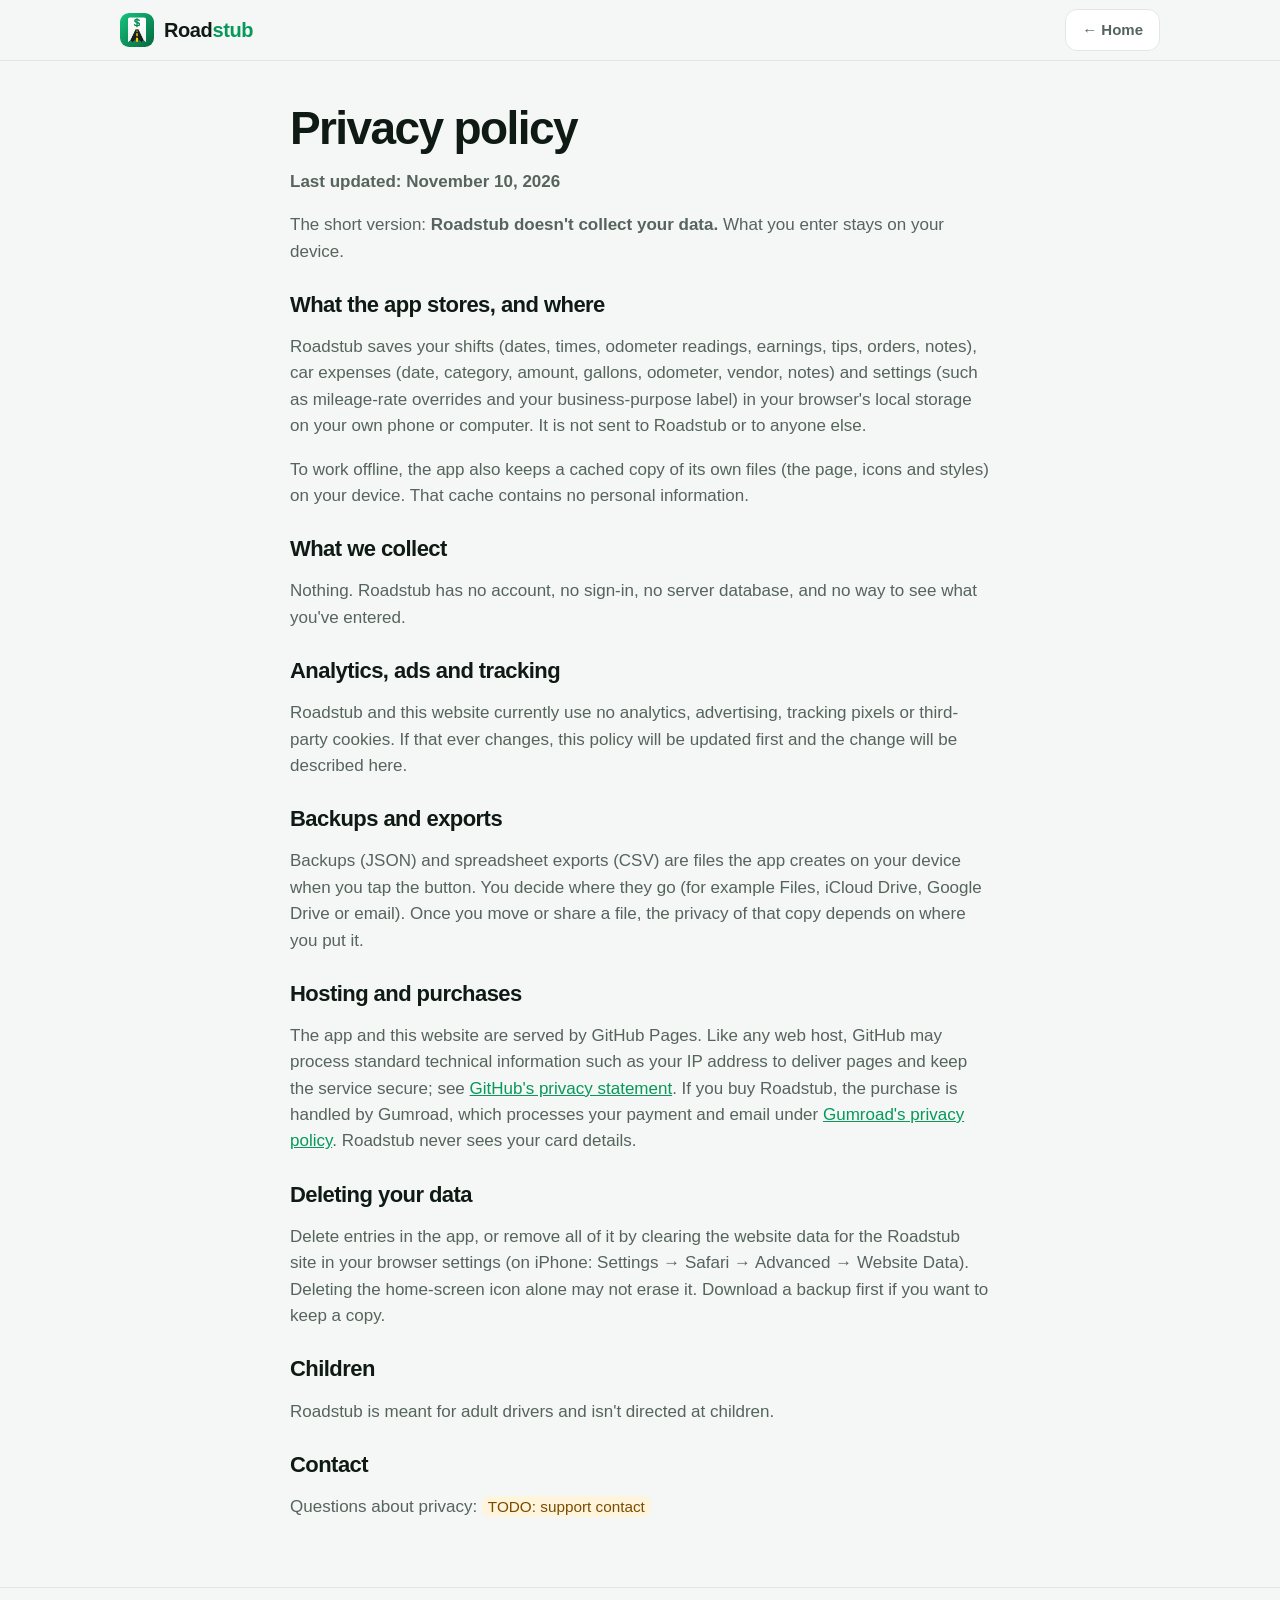
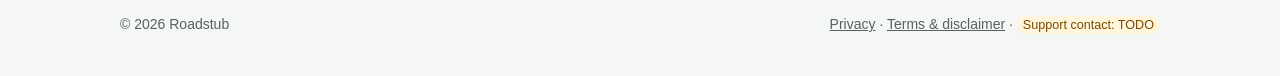
==== privacy.html @ 5078c1e0 "Roadstub landing page, privacy policy and terms" ====
<!DOCTYPE html>
<html lang="en"><head><meta charset="utf-8"><meta name="viewport" content="width=device-width, initial-scale=1, viewport-fit=cover">
<title>Privacy policy — Roadstub</title><meta name="description" content="Roadstub stores your data only on your device. Nothing is collected."><meta name="theme-color" content="#07985a">
<link rel="icon" type="image/svg+xml" href="img/logo.svg"><link rel="icon" type="image/png" sizes="32x32" href="img/favicon-32.png"><link rel="apple-touch-icon" href="img/apple-touch-icon.png">
<meta property="og:title" content="Privacy policy — Roadstub"><meta property="og:description" content="Roadstub stores your data only on your device. Nothing is collected."><meta property="og:image" content="https://ogcheeto.github.io/roadstub/img/og.png">
<link rel="stylesheet" href="style.css"></head><body>
<nav class="top"><div class="wrap"><a class="brand" href="./"><img src="img/favicon-64.png" alt="" width="34" height="34"><span>Road<b>stub</b></span></a><div class="navlinks"><a class="btn sm" href="./">← Home</a></div></div></nav>
<main class="doc">
<h1>Privacy policy</h1>
<p><b>Last updated: November 10, 2026</b></p>
<p>The short version: <b>Roadstub doesn't collect your data.</b> What you enter stays on your device.</p>
<h2>What the app stores, and where</h2>
<p>Roadstub saves your shifts (dates, times, odometer readings, earnings, tips, orders, notes), car expenses (date, category, amount, gallons, odometer, vendor, notes) and settings (such as mileage-rate overrides and your business-purpose label) in your browser's local storage on your own phone or computer. It is not sent to Roadstub or to anyone else.</p>
<p>To work offline, the app also keeps a cached copy of its own files (the page, icons and styles) on your device. That cache contains no personal information.</p>
<h2>What we collect</h2>
<p>Nothing. Roadstub has no account, no sign-in, no server database, and no way to see what you've entered.</p>
<h2>Analytics, ads and tracking</h2>
<p>Roadstub and this website currently use no analytics, advertising, tracking pixels or third-party cookies. If that ever changes, this policy will be updated first and the change will be described here.</p>
<h2>Backups and exports</h2>
<p>Backups (JSON) and spreadsheet exports (CSV) are files the app creates on your device when you tap the button. You decide where they go (for example Files, iCloud Drive, Google Drive or email). Once you move or share a file, the privacy of that copy depends on where you put it.</p>
<h2>Hosting and purchases</h2>
<p>The app and this website are served by GitHub Pages. Like any web host, GitHub may process standard technical information such as your IP address to deliver pages and keep the service secure; see <a href="https://docs.github.com/en/site-policy/privacy-policies/github-general-privacy-statement">GitHub's privacy statement</a>. If you buy Roadstub, the purchase is handled by Gumroad, which processes your payment and email under <a href="https://gumroad.com/privacy">Gumroad's privacy policy</a>. Roadstub never sees your card details.</p>
<h2>Deleting your data</h2>
<p>Delete entries in the app, or remove all of it by clearing the website data for the Roadstub site in your browser settings (on iPhone: Settings → Safari → Advanced → Website Data). Deleting the home-screen icon alone may not erase it. Download a backup first if you want to keep a copy.</p>
<h2>Children</h2>
<p>Roadstub is meant for adult drivers and isn't directed at children.</p>
<h2>Contact</h2>
<p>Questions about privacy: <span class="todo">TODO: support contact</span></p>
</main><footer><div class="wrap"><div>© 2026 Roadstub</div><div><a href="privacy.html">Privacy</a> · <a href="terms.html">Terms &amp; disclaimer</a> · <!-- TODO: support contact --><span class="todo">Support contact: TODO</span></div></div></footer></body></html>
---- style.css ----
:root{--bg:#f4f7f5;--card:#fff;--text:#0f1a15;--muted:#56645d;--line:#e1e8e4;--accent:#07985a;--accent2:#04683e;--soft:#e3f5ec;--gold:#ffc21a;--road:#14231c;
--font:-apple-system,BlinkMacSystemFont,"SF Pro Text","Segoe UI",Roboto,Inter,Helvetica,Arial,sans-serif}
@media (prefers-color-scheme:dark){:root{--bg:#0b100e;--card:#141b18;--text:#eaf2ee;--muted:#9aaaa2;--line:#25312b;--soft:#12291f;--accent:#2fd68e;--accent2:#1fae72}}
*{box-sizing:border-box}html{scroll-behavior:smooth;-webkit-text-size-adjust:100%}
body{margin:0;background:var(--bg);color:var(--text);font:17px/1.55 var(--font);-webkit-font-smoothing:antialiased}
a{color:var(--accent)}img{max-width:100%;display:block}
.wrap{max-width:1080px;margin:0 auto;padding:0 20px}
nav.top{position:sticky;top:0;z-index:10;background:color-mix(in srgb,var(--bg) 85%,transparent);-webkit-backdrop-filter:blur(14px);backdrop-filter:blur(14px);border-bottom:1px solid var(--line)}
nav.top .wrap{display:flex;align-items:center;justify-content:space-between;height:60px;gap:12px}
.brand{display:flex;align-items:center;gap:10px;font-weight:800;font-size:20px;letter-spacing:-.02em;color:var(--text);text-decoration:none}
.brand img{width:34px;height:34px;border-radius:9px}.brand b{color:var(--accent)}
.navlinks{display:flex;gap:18px;align-items:center}.navlinks a{color:var(--muted);text-decoration:none;font-weight:600;font-size:15px}
.btn{display:inline-flex;align-items:center;justify-content:center;gap:8px;min-height:52px;padding:12px 24px;border-radius:16px;font-weight:750;font-size:17px;text-decoration:none;border:1.5px solid var(--line);color:var(--text);background:var(--card);transition:transform .12s}
.btn:active{transform:scale(.97)}
.btn.primary{background:linear-gradient(180deg,#0fb46c,var(--accent2));color:#fff;border-color:transparent;box-shadow:0 8px 22px rgba(7,152,90,.3)}
.btn.sm{min-height:40px;padding:8px 16px;font-size:15px;border-radius:12px}
.hero{padding:44px 0 30px;overflow:hidden}
.hero .wrap{display:grid;grid-template-columns:1.1fr .9fr;gap:40px;align-items:center}
.eyebrow{display:inline-block;background:var(--soft);color:var(--accent2);font-weight:750;font-size:13px;padding:6px 12px;border-radius:999px;letter-spacing:.02em}
@media (prefers-color-scheme:dark){.eyebrow{color:var(--accent)}}
h1{font-size:clamp(38px,8vw,64px);line-height:1.02;letter-spacing:-.035em;margin:14px 0 10px;font-weight:850}
h1 span{color:var(--accent)}
.lead{font-size:clamp(18px,2.4vw,21px);color:var(--muted);margin:0 0 22px;max-width:34em}
.ctas{display:flex;gap:12px;flex-wrap:wrap}
.fine{font-size:14px;color:var(--muted);margin-top:12px}
.phone{position:relative;justify-self:center;width:min(300px,78vw)}
.phone img{border-radius:34px;border:8px solid #111;box-shadow:0 30px 60px rgba(0,0,0,.22);background:#111}
.phone .p2{position:absolute;width:62%;right:-26%;bottom:-6%;transform:rotate(6deg);border-width:6px;border-radius:26px}
section{padding:46px 0}
h2{font-size:clamp(28px,5vw,40px);letter-spacing:-.025em;line-height:1.1;margin:0 0 8px;font-weight:820}
.sub{color:var(--muted);margin:0 0 26px;max-width:40em}
.grid{display:grid;grid-template-columns:repeat(3,1fr);gap:14px}
.card{background:var(--card);border:1px solid var(--line);border-radius:22px;padding:20px}
.card .ic{width:46px;height:46px;border-radius:14px;background:var(--soft);display:flex;align-items:center;justify-content:center;font-size:24px;margin-bottom:10px}
.card h3{margin:0 0 4px;font-size:18px;letter-spacing:-.01em}.card p{margin:0;color:var(--muted);font-size:15.5px}
.gallery{display:flex;gap:16px;overflow-x:auto;scroll-snap-type:x mandatory;padding:6px 20px 18px;margin:0 -20px;-webkit-overflow-scrolling:touch}
.gallery figure{flex:0 0 220px;margin:0;scroll-snap-align:center}
.gallery img{border-radius:24px;border:6px solid #111;background:#111;box-shadow:0 14px 30px rgba(0,0,0,.15)}
.gallery figcaption{text-align:center;font-size:14px;color:var(--muted);margin-top:8px;font-weight:600}
.steps{counter-reset:s;display:grid;grid-template-columns:repeat(3,1fr);gap:14px}
.step{position:relative;padding-top:58px}
.step:before{counter-increment:s;content:counter(s);position:absolute;top:18px;left:20px;width:32px;height:32px;border-radius:50%;background:var(--accent);color:#fff;font-weight:800;display:flex;align-items:center;justify-content:center}
.price{display:grid;grid-template-columns:1fr auto;gap:20px;align-items:center;background:linear-gradient(140deg,#0fb46c,#04683e);color:#fff;border-radius:28px;padding:30px}
.price h2{color:#fff}.price p{margin:0;opacity:.92}
.price .amt{font-size:56px;font-weight:850;letter-spacing:-.03em;line-height:1}.price .amt small{font-size:17px;font-weight:600;opacity:.85}
.price .btn{background:#fff;color:#04683e;border-color:transparent;margin-top:12px}
.price ul{margin:12px 0 0;padding-left:20px}
details{background:var(--card);border:1px solid var(--line);border-radius:18px;padding:4px 18px;margin-bottom:10px}
summary{cursor:pointer;font-weight:700;padding:14px 0;list-style:none;display:flex;justify-content:space-between;gap:12px}
summary::-webkit-details-marker{display:none}summary:after{content:"+";color:var(--accent);font-size:22px;line-height:1}
details[open] summary:after{content:"–"}details p{margin:0 0 14px;color:var(--muted)}
footer{border-top:1px solid var(--line);padding:26px 0 40px;color:var(--muted);font-size:14px}
footer .wrap{display:flex;justify-content:space-between;gap:16px;flex-wrap:wrap}footer a{color:var(--muted)}
.doc{max-width:740px;padding:30px 20px 50px;margin:0 auto}.doc h1{font-size:clamp(32px,6vw,46px)}.doc h2{font-size:22px;margin-top:28px}.doc p,.doc li{color:var(--muted)}
.todo{background:#fff4dc;color:#7a4b00;border-radius:8px;padding:2px 6px;font-size:.9em}
@media (max-width:820px){
 .hero .wrap{grid-template-columns:1fr;gap:34px}.hero{padding-top:28px}
 .phone .p2{right:-18%}
 .grid,.steps{grid-template-columns:1fr 1fr}
 .price{grid-template-columns:1fr;padding:24px}
}
@media (max-width:560px){
 .navlinks a:not(.btn){display:none}
 .grid,.steps{grid-template-columns:1fr}
 .grid{gap:10px}.card{padding:16px}.card.step{padding-top:58px}
 .ctas .btn{flex:1 1 100%}
 .phone{width:min(250px,64vw);margin-right:18%}
}
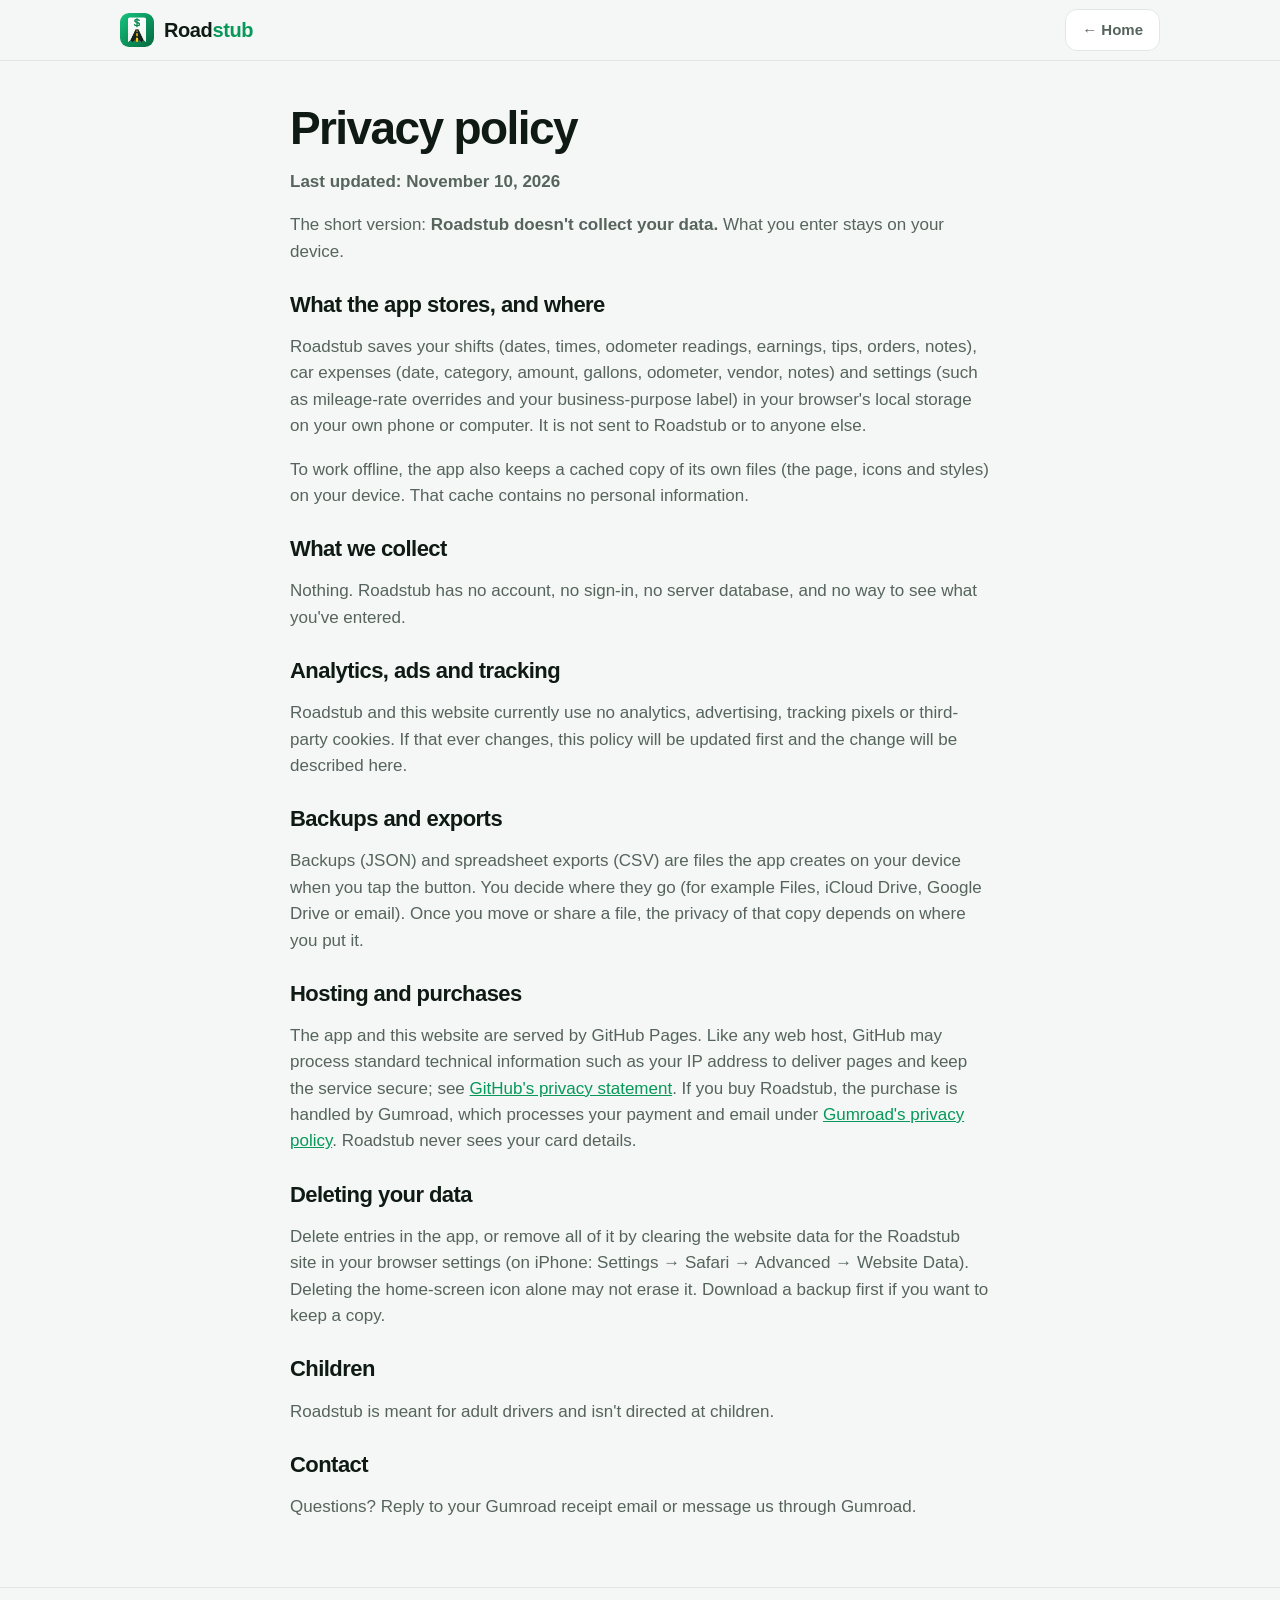
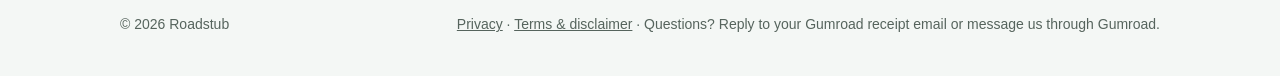
==== commit 0a95c20a: "Refund policy, support wording, coming-soon buy button" ====
--- a/privacy.html
+++ b/privacy.html
@@ -25,5 +25,5 @@
 <h2>Children</h2>
 <p>Roadstub is meant for adult drivers and isn't directed at children.</p>
 <h2>Contact</h2>
-<p>Questions about privacy: <span class="todo">TODO: support contact</span></p>
-</main><footer><div class="wrap"><div>© 2026 Roadstub</div><div><a href="privacy.html">Privacy</a> · <a href="terms.html">Terms &amp; disclaimer</a> · <!-- TODO: support contact --><span class="todo">Support contact: TODO</span></div></div></footer></body></html>
+<p>Questions? Reply to your Gumroad receipt email or message us through Gumroad.</p>
+</main><footer><div class="wrap"><div>© 2026 Roadstub</div><div><a href="privacy.html">Privacy</a> · <a href="terms.html">Terms &amp; disclaimer</a> · <span>Questions? Reply to your Gumroad receipt email or message us through Gumroad.</span></div></div></footer></body></html>
--- a/style.css
+++ b/style.css
@@ -66,3 +66,5 @@
  .ctas .btn{flex:1 1 100%}
  .phone{width:min(250px,64vw);margin-right:18%}
 }
+
+.price .btn.soon{background:rgba(255,255,255,.16);color:#fff;border:1.5px dashed rgba(255,255,255,.7);box-shadow:none;cursor:default}
